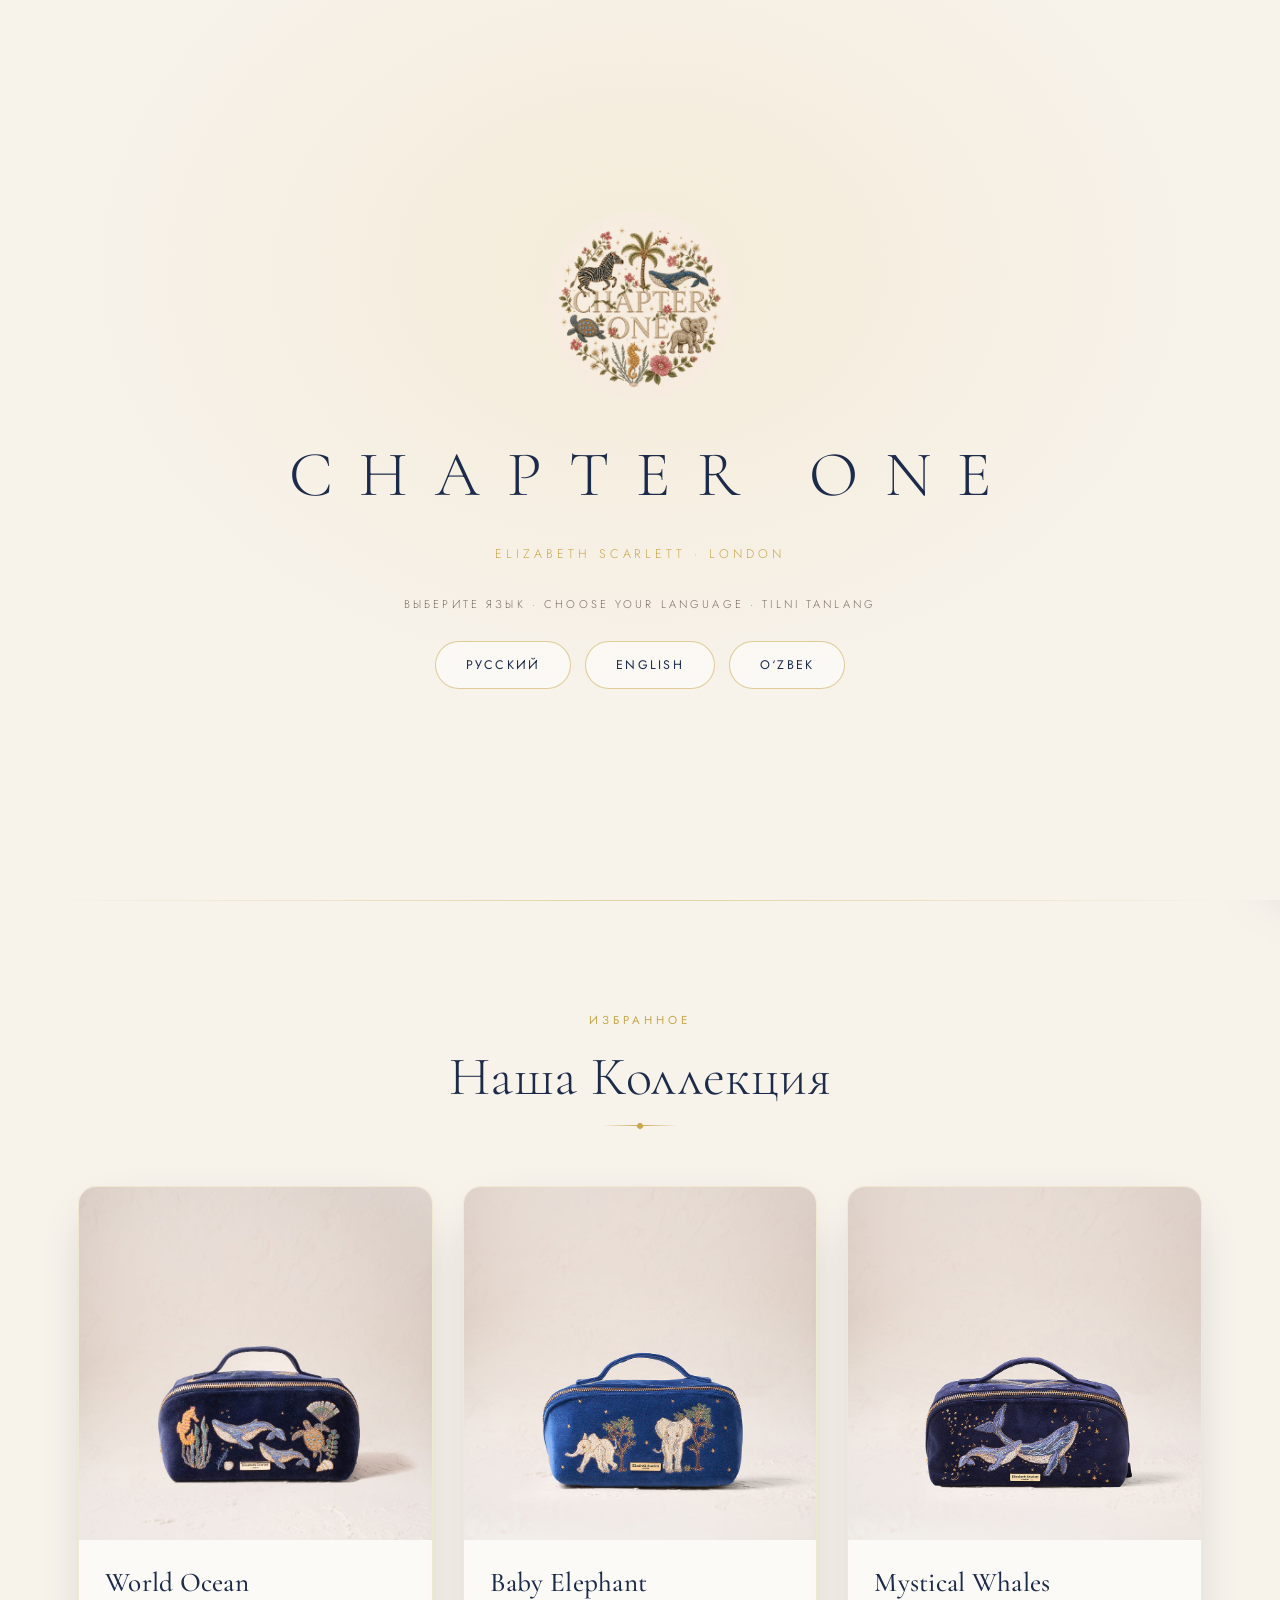
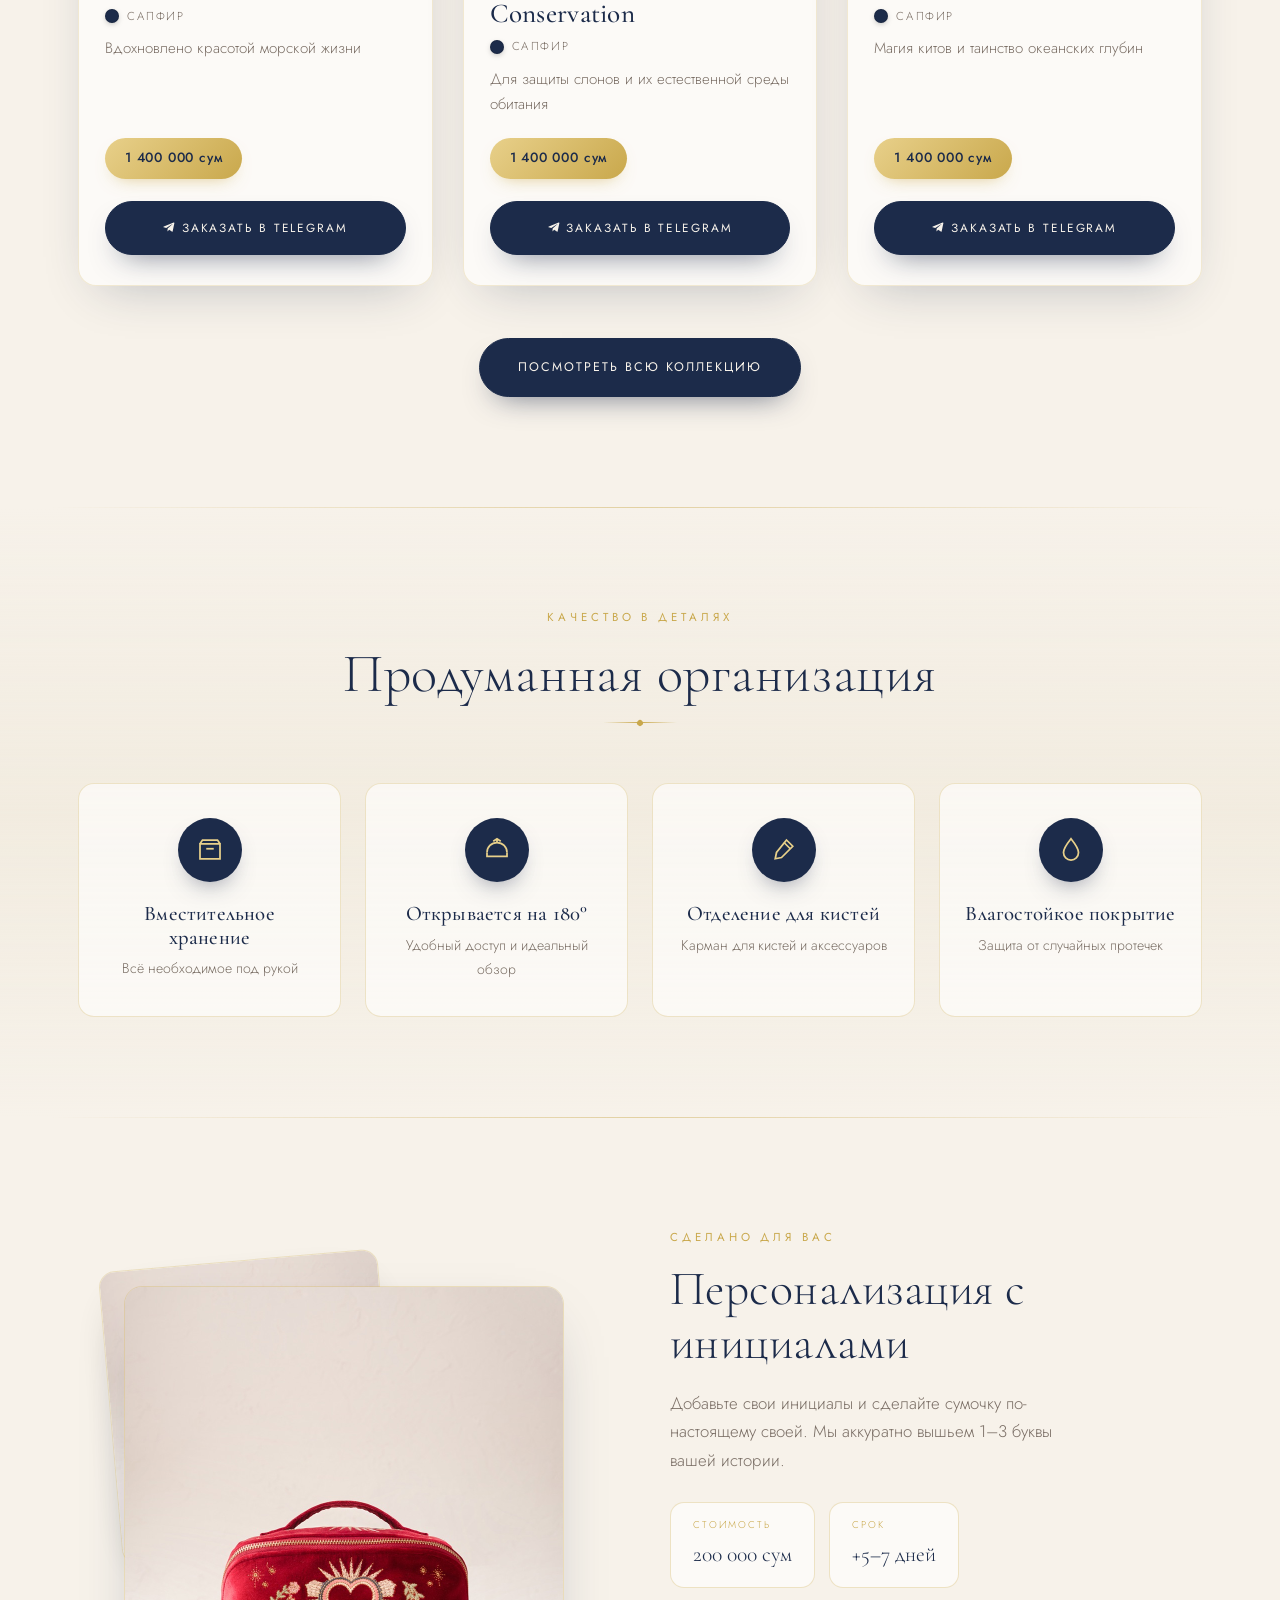
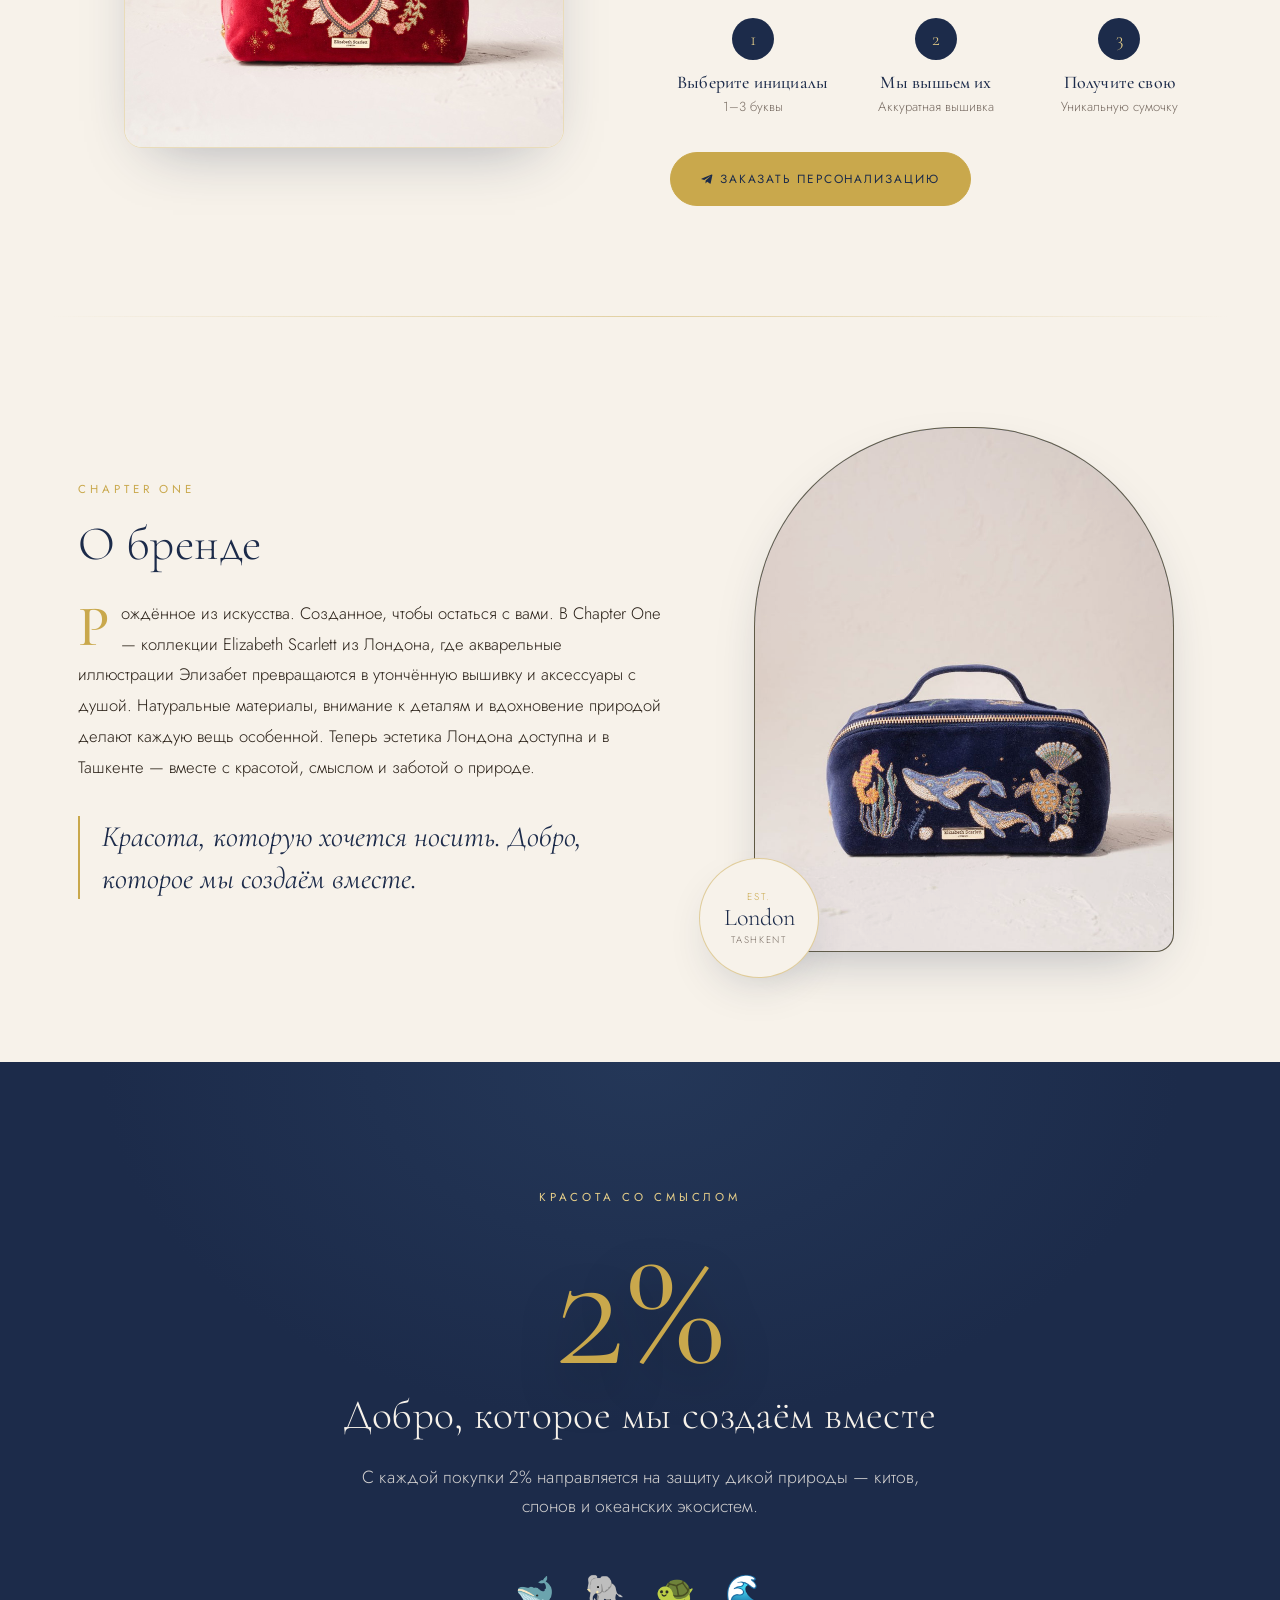
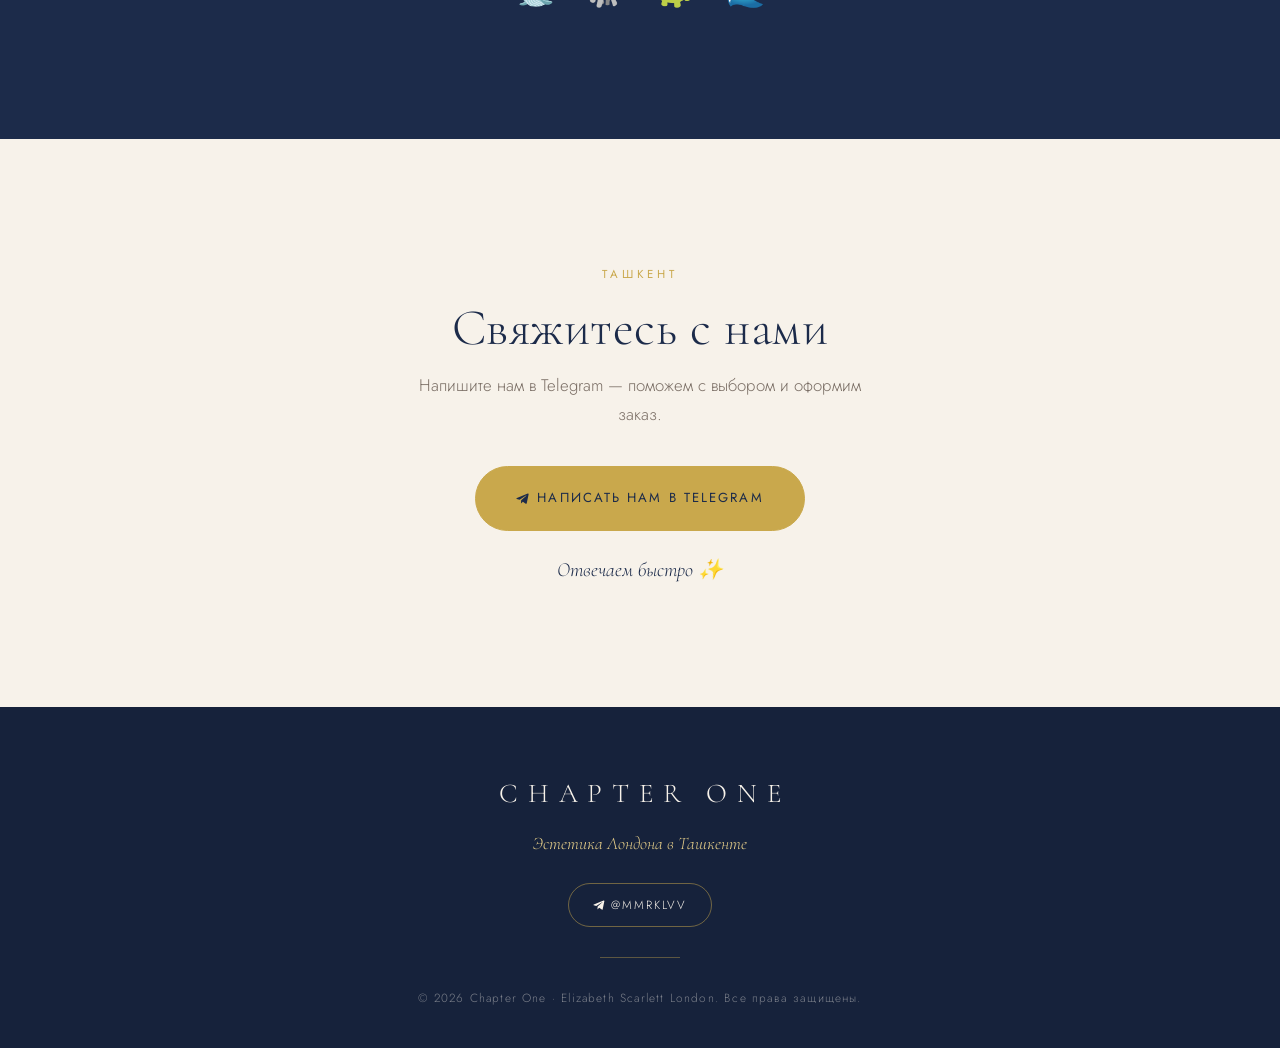
==== index.html @ e84ec3f2 "Add Chapter One website" ====
<!DOCTYPE html>
<html lang="ru">
<head>
<meta charset="UTF-8" />
<meta name="viewport" content="width=device-width, initial-scale=1.0" />
<title>Chapter One · Elizabeth Scarlett — Ташкент</title>
<meta name="description" content="Chapter One — представитель коллекции бархатных косметичек Elizabeth Scarlett (Лондон) в Ташкенте. Премиальная вышивка, вдохновлённая природой." />

<link rel="stylesheet" href="styles.css">
</head>
<body>

<!-- ===================== LANGUAGE SPLASH ===================== -->
<div id="splash">
  <div class="splash-inner">
    <img class="splash-logo" src="logo-mark.jpg" alt="Chapter One" width="188" height="188">
    <div class="splash-mark">CHAPTER ONE</div>
    <div class="splash-sub">Elizabeth Scarlett · London</div>
    <div class="splash-line">Выберите язык · Choose your language · Tilni tanlang</div>
    <div class="splash-btns">
      <button class="lang-btn" data-lang="ru">Русский</button>
      <button class="lang-btn" data-lang="en">English</button>
      <button class="lang-btn" data-lang="uz">O‘zbek</button>
    </div>
  </div>
</div>

<!-- ===================== NAVBAR ===================== -->
<nav class="nav" id="nav">
  <div class="wrap nav-inner">
    <a href="#top" class="brand">CHAPTER ONE</a>
    <div class="nav-links">
      <a href="collection.html" data-i18n="nav.collection">Коллекция</a>
      <a href="#personalize" data-i18n="nav.personalize">Персонализация</a>
      <a href="#about" data-i18n="nav.about">О бренде</a>
      <a href="#mission" data-i18n="nav.mission">Миссия</a>
      <a href="#contact" data-i18n="nav.contact">Контакты</a>
      <div class="lang-switch" data-switch>
        <button data-set-lang="ru">RU</button><span class="lang-sep">/</span>
        <button data-set-lang="en">EN</button><span class="lang-sep">/</span>
        <button data-set-lang="uz">UZ</button>
      </div>
    </div>
    <button class="burger" id="burger" aria-label="Menu"><span></span><span></span><span></span></button>
  </div>
</nav>

<!-- mobile drawer -->
<div class="scrim" id="scrim"></div>
<aside class="drawer" id="drawer">
  <a href="collection.html" data-i18n="nav.collection" data-close>Коллекция</a>
  <a href="#personalize" data-i18n="nav.personalize" data-close>Персонализация</a>
  <a href="#about" data-i18n="nav.about" data-close>О бренде</a>
  <a href="#mission" data-i18n="nav.mission" data-close>Миссия</a>
  <a href="#contact" data-i18n="nav.contact" data-close>Контакты</a>
  <div class="lang-switch" data-switch>
    <button data-set-lang="ru">RU</button><span class="lang-sep">/</span>
    <button data-set-lang="en">EN</button><span class="lang-sep">/</span>
    <button data-set-lang="uz">UZ</button>
  </div>
</aside>

<span id="top"></span>

<!-- ===================== HERO ===================== -->
<header class="hero">
  <div class="deco deco-1"><svg viewBox="0 0 60 160" fill="none" stroke="#C9A84C" stroke-width="1"><path d="M30 160 C30 110 30 60 30 6"/><path d="M30 130 C12 122 6 108 8 92 C24 96 30 112 30 130"/><path d="M30 100 C48 92 54 78 52 62 C36 66 30 82 30 100"/><path d="M30 72 C14 64 8 52 10 38 C26 42 30 56 30 72"/></svg></div>
  <div class="deco deco-2"><svg viewBox="0 0 60 160" fill="none" stroke="#C9A84C" stroke-width="1"><path d="M30 160 C30 110 30 60 30 6"/><path d="M30 124 C12 116 6 102 8 86 C24 90 30 106 30 124"/><path d="M30 94 C48 86 54 72 52 56 C36 60 30 76 30 94"/></svg></div>
  <div class="wrap hero-grid">
    <div>
      <div class="hero-overline eyebrow" data-i18n="hero.overline">Elizabeth Scarlett · Лондон → Ташкент</div>
      <h1 data-i18n="hero.title">Рождённое из искусства. <span class="accent">Созданное</span>, чтобы остаться с вами.</h1>
      <p class="hero-sub" data-i18n="hero.subtitle">Красота, которую хочется носить. Добро, которое мы создаём вместе.</p>
      <div class="hero-cta">
        <a href="collection.html" class="btn btn-primary" data-i18n="hero.cta1">Смотреть коллекцию</a>
        <a href="https://t.me/mmrklvv" target="_blank" rel="noopener" class="btn btn-outline">
          <svg class="tg-ico" viewBox="0 0 24 24"><path d="M21.94 4.3 18.7 19.6c-.24 1.08-.88 1.34-1.78.84l-4.92-3.62-2.37 2.28c-.26.26-.48.48-.98.48l.35-4.98 9.06-8.18c.4-.35-.08-.55-.62-.2L6.27 13.5l-4.83-1.5c-1.05-.33-1.07-1.05.22-1.55L20.6 2.8c.87-.32 1.64.2 1.34 1.5Z"/></svg>
          <span data-i18n="hero.cta2">Заказать в Telegram</span>
        </a>
      </div>
    </div>
    <div class="hero-art">
      <div class="hero-medallion">
        <img class="hero-logo" src="logo-mark.jpg" alt="Chapter One — Elizabeth Scarlett" width="430" height="430">
      </div>
    </div>
  </div>
</header>

<div class="section-divider"></div>

<!-- ===================== COLLECTION ===================== -->
<section class="collection" id="collection">
  <div class="wrap">
    <div class="section-head reveal">
      <span class="eyebrow" data-i18n="home.featured">Избранное</span>
      <h2 data-i18n="collection.title">Наша Коллекция</h2>
      <div class="gold-rule"></div>
    </div>

    <div class="grid" id="gridPreview">
      <!-- featured product cards rendered by JS -->
    </div>

    <div class="view-all-wrap reveal">
      <a href="collection.html" class="btn btn-primary" data-i18n="home.viewall">Посмотреть всю коллекцию</a>
    </div>
  </div>
</section>

<div class="section-divider"></div>

<!-- ===================== FEATURES ===================== -->
<section class="features">
  <div class="wrap">
    <div class="section-head reveal">
      <span class="eyebrow" data-i18n="features.eyebrow">Качество в деталях</span>
      <h2 data-i18n="features.title">Продуманная организация</h2>
      <div class="gold-rule"></div>
    </div>
    <div class="feat-grid">
      <div class="feat reveal">
        <div class="feat-ico"><svg viewBox="0 0 24 24"><path d="M4 7h16v12H4z"/><path d="M4 7l2-3h12l2 3"/><path d="M9 11h6"/></svg></div>
        <h4 data-i18n="feat.1.title">Вместительное хранение</h4>
        <p data-i18n="feat.1.desc">Всё необходимое под рукой</p>
      </div>
      <div class="feat reveal d1">
        <div class="feat-ico"><svg viewBox="0 0 24 24"><path d="M4 14a8 8 0 0 1 16 0"/><path d="M4 14v3h16v-3"/><path d="M12 6V3M9 5l3-2 3 2"/></svg></div>
        <h4 data-i18n="feat.2.title">Открывается на 180°</h4>
        <p data-i18n="feat.2.desc">Удобный доступ и идеальный обзор</p>
      </div>
      <div class="feat reveal d2">
        <div class="feat-ico"><svg viewBox="0 0 24 24"><path d="M14 4l5 5-9 9-5 1 1-5z"/><path d="M12 6l5 5"/></svg></div>
        <h4 data-i18n="feat.3.title">Отделение для кистей</h4>
        <p data-i18n="feat.3.desc">Карман для кистей и аксессуаров</p>
      </div>
      <div class="feat reveal d3">
        <div class="feat-ico"><svg viewBox="0 0 24 24"><path d="M12 3c4 5 6 8 6 11a6 6 0 0 1-12 0c0-3 2-6 6-11z"/></svg></div>
        <h4 data-i18n="feat.4.title">Влагостойкое покрытие</h4>
        <p data-i18n="feat.4.desc">Защита от случайных протечек</p>
      </div>
    </div>
  </div>
</section>

<div class="section-divider"></div>

<!-- ===================== PERSONALIZATION ===================== -->
<section class="personalize" id="personalize">
  <div class="wrap">
    <div class="pers-media reveal">
      <img class="pers-back" src="IMG_4416.jpg" alt="Монограмма «S» на тёмно-синем бархате" loading="lazy">
      <img src="personalize-red.jpg" alt="Персонализация с инициалами на бархате" loading="lazy">
    </div>
    <div class="pers-text reveal d1">
      <span class="eyebrow" data-i18n="pers.eyebrow">Сделано для вас</span>
      <h2 data-i18n="pers.title">Персонализация с инициалами</h2>
      <p class="lead" data-i18n="pers.lead">Добавьте свои инициалы и сделайте сумочку по-настоящему своей. Мы аккуратно вышьем 1–3 буквы вашей истории.</p>
      <div class="pers-meta">
        <div class="pers-pill"><span class="pk" data-i18n="pers.cost.k">Стоимость</span><span class="pv" data-i18n="pers.cost.v">200 000 сум</span></div>
        <div class="pers-pill"><span class="pk" data-i18n="pers.time.k">Срок</span><span class="pv" data-i18n="pers.time.v">+5–7 дней</span></div>
      </div>
      <div class="pers-steps">
        <div class="pers-step"><div class="sn">1</div><h4 data-i18n="pers.s1.t">Выберите инициалы</h4><p data-i18n="pers.s1.d">1–3 буквы</p></div>
        <div class="pers-step"><div class="sn">2</div><h4 data-i18n="pers.s2.t">Мы вышьем их</h4><p data-i18n="pers.s2.d">Аккуратная вышивка</p></div>
        <div class="pers-step"><div class="sn">3</div><h4 data-i18n="pers.s3.t">Получите свою</h4><p data-i18n="pers.s3.d">Уникальную сумочку</p></div>
      </div>
      <a href="https://t.me/mmrklvv" target="_blank" rel="noopener" class="btn btn-gold">
        <svg class="tg-ico" viewBox="0 0 24 24"><path d="M21.94 4.3 18.7 19.6c-.24 1.08-.88 1.34-1.78.84l-4.92-3.62-2.37 2.28c-.26.26-.48.48-.98.48l.35-4.98 9.06-8.18c.4-.35-.08-.55-.62-.2L6.27 13.5l-4.83-1.5c-1.05-.33-1.07-1.05.22-1.55L20.6 2.8c.87-.32 1.64.2 1.34 1.5Z"/></svg>
        <span data-i18n="pers.cta">Заказать персонализацию</span>
      </a>
    </div>
  </div>
</section>

<div class="section-divider"></div>

<!-- ===================== ABOUT ===================== -->
<section class="about" id="about">
  <div class="wrap about-grid">
    <div class="about-text reveal">
      <span class="eyebrow" data-i18n="about.eyebrow">Chapter One</span>
      <h2 data-i18n="about.title">О бренде</h2>
      <p class="about-body" data-i18n="about.body">Рождённое из искусства. Созданное, чтобы остаться с вами. В Chapter One — коллекции Elizabeth Scarlett из Лондона, где акварельные иллюстрации Элизабет превращаются в утончённую вышивку и аксессуары с душой. Натуральные материалы, внимание к деталям и вдохновение природой делают каждую вещь особенной. Теперь эстетика Лондона доступна и в Ташкенте — вместе с красотой, смыслом и заботой о природе.</p>
      <blockquote class="about-quote" data-i18n="about.quote">Красота, которую хочется носить. Добро, которое мы создаём вместе.</blockquote>
    </div>
    <div class="about-art reveal d2">
      <div class="about-frame">
        <img src="world-ocean.jpg" alt="Бархатная косметичка Elizabeth Scarlett с вышивкой">
      </div>
      <div class="about-badge">
        <span class="b1">Est.</span>
        <span class="b2">London</span>
        <span class="b3">Tashkent</span>
      </div>
    </div>
  </div>
</section>

<!-- ===================== MISSION ===================== -->
<section class="mission" id="mission">
  <div class="wrap reveal">
    <span class="eyebrow" data-i18n="mission.eyebrow">Beauty with purpose</span>
    <div class="mission-pct">2%</div>
    <h2 data-i18n="mission.title">Красота со смыслом</h2>
    <p data-i18n="mission.text">С каждой покупки 2% направляется на защиту дикой природы — китов, слонов и океанских экосистем.</p>
    <div class="mission-ico"><span>🐋</span><span>🐘</span><span>🐢</span><span>🌊</span></div>
  </div>
</section>

<!-- ===================== CONTACT ===================== -->
<section class="contact" id="contact">
  <div class="wrap reveal">
    <span class="eyebrow" data-i18n="contact.eyebrow">Tashkent</span>
    <h2 data-i18n="contact.title" style="margin-top:14px">Свяжитесь с нами</h2>
    <p class="lead" data-i18n="contact.lead">Напишите нам в Telegram — поможем с выбором и оформим заказ.</p>
    <a href="https://t.me/mmrklvv" target="_blank" rel="noopener" class="btn btn-gold">
      <svg class="tg-ico" viewBox="0 0 24 24"><path d="M21.94 4.3 18.7 19.6c-.24 1.08-.88 1.34-1.78.84l-4.92-3.62-2.37 2.28c-.26.26-.48.48-.98.48l.35-4.98 9.06-8.18c.4-.35-.08-.55-.62-.2L6.27 13.5l-4.83-1.5c-1.05-.33-1.07-1.05.22-1.55L20.6 2.8c.87-.32 1.64.2 1.34 1.5Z"/></svg>
      <span data-i18n="contact.button">Написать нам в Telegram</span>
    </a>
    <p class="note" data-i18n="contact.note">Отвечаем быстро ✨</p>
  </div>
</section>

<!-- ===================== FOOTER ===================== -->
<footer class="footer">
  <div class="wrap">
    <div class="fbrand">CHAPTER ONE</div>
    <div class="ftag" data-i18n="footer.tagline">Эстетика Лондона в Ташкенте</div>
    <a href="https://t.me/mmrklvv" target="_blank" rel="noopener" class="footer-tg">
      <svg class="tg-ico" viewBox="0 0 24 24"><path d="M21.94 4.3 18.7 19.6c-.24 1.08-.88 1.34-1.78.84l-4.92-3.62-2.37 2.28c-.26.26-.48.48-.98.48l.35-4.98 9.06-8.18c.4-.35-.08-.55-.62-.2L6.27 13.5l-4.83-1.5c-1.05-.33-1.07-1.05.22-1.55L20.6 2.8c.87-.32 1.64.2 1.34 1.5Z"/></svg>
      <span>@mmrklvv</span>
    </a>
    <div class="footer-rule"></div>
    <div class="copy" data-i18n="footer.copyright">© 2026 Chapter One · Elizabeth Scarlett London. Все права защищены.</div>
  </div>
</footer>

<script src="app.js"></script>
</body>
</html>
---- styles.css ----
@import url('https://fonts.googleapis.com/css2?family=Cormorant+Garamond:ital,wght@0,300;0,400;0,500;0,600;1,400;1,500&family=Jost:wght@300;400;500&display=swap');

:root{
  --cream:#F7F2EA;
  --cream-dark:#EDE6D6;
  --navy:#1C2B4A;
  --navy-deep:#16223B;
  --gold:#C9A84C;
  --gold-light:#E8D08A;
  --blush:#F0DDD4;
  --lavender:#E5E0EC;
  --sage:#DDE3D5;
  /* ---- velvet collection palette ---- */
  --mulberry:#5B2733;     /* Бордо «Тутовый сад» */
  --scarlet:#B11E29;      /* Алый «Сафьян» */
  --ink:#1A1A1E;          /* Чернильный «Полночь в саду» */
  --peacock:#1E4A4D;      /* Павлин «Изумрудная глубина» */
  --lagoon:#2C586A;       /* Лагуна «Тёплое море» */
  --cornflower:#6F8FB4;   /* Василёк «Утренний свет» */
  --coral:#DC938B;        /* Коралл «Розовый сафари» */
  --linen:#EAE3D2;        /* Лён «Сицилийский лимон» */
  --velvet-sage:#9FAE8D;  /* Шалфей «Дикий луг» */
  --eucalyptus:#C5CFBC;   /* Эвкалипт «Утренняя дымка» */
  --olive:#6F7C3D;        /* Олива «Тосканская роща» */
  /* (Сапфир «Лондонская ночь» = --navy #1C2B4A) */
  --text-dark:#2A2118;
  --text-muted:#7A6E65;
  --serif:'Cormorant Garamond', Georgia, serif;
  --sans:'Jost', system-ui, sans-serif;
  --shadow-soft:0 18px 50px -22px rgba(28,43,74,.30);
  --shadow-card:0 22px 60px -28px rgba(28,43,74,.40);
  --maxw:1180px;
}

*,*::before,*::after{box-sizing:border-box;margin:0;padding:0}

html{scroll-behavior:smooth;-webkit-text-size-adjust:100%}

body{
  font-family:var(--sans);
  font-weight:300;
  color:var(--text-dark);
  background:var(--cream);
  line-height:1.7;
  overflow-x:hidden;
  position:relative;
}

/* watercolor texture layer over the whole page */
body::before{
  content:"";
  position:fixed;
  inset:0;
  z-index:0;
  pointer-events:none;
  background:
    radial-gradient(640px 420px at 12% 8%, rgba(240,221,212,.55), transparent 70%),
    radial-gradient(560px 460px at 88% 22%, rgba(229,224,236,.50), transparent 70%),
    radial-gradient(620px 520px at 78% 88%, rgba(221,227,213,.45), transparent 72%),
    radial-gradient(520px 420px at 8% 72%, rgba(232,208,138,.18), transparent 72%);
}

img{max-width:100%;display:block}
a{color:inherit;text-decoration:none}
button{font-family:inherit;cursor:pointer;border:none;background:none}
ul{list-style:none}

.wrap{max-width:var(--maxw);margin:0 auto;padding:0 28px;position:relative;z-index:2}

h1,h2,h3,h4{font-family:var(--serif);font-weight:400;line-height:1.12;color:var(--navy);letter-spacing:.01em}

/* ----- decorative bits ----- */
.eyebrow{
  font-family:var(--sans);
  font-weight:400;
  text-transform:uppercase;
  letter-spacing:.34em;
  font-size:.72rem;
  color:var(--gold);
}
.gold-rule{
  width:74px;height:1px;margin:18px auto 0;
  background:linear-gradient(90deg,transparent,var(--gold),transparent);
  position:relative;
}
.gold-rule::after{
  content:"";position:absolute;top:50%;left:50%;
  width:6px;height:6px;border-radius:50%;
  background:var(--gold);transform:translate(-50%,-50%) rotate(45deg);
}
.section-divider{
  height:1px;max-width:var(--maxw);margin:0 auto;
  background:linear-gradient(90deg,transparent,rgba(201,168,76,.45),transparent);
  position:relative;z-index:2;
}

.btn{
  display:inline-flex;align-items:center;gap:.55em;
  font-family:var(--sans);font-weight:400;
  letter-spacing:.16em;text-transform:uppercase;font-size:.74rem;
  padding:16px 30px;border-radius:40px;
  transition:transform .35s ease, box-shadow .35s ease, background .35s ease, color .35s ease;
  white-space:nowrap;
}
.btn-primary{
  background:var(--navy);color:var(--cream);
  border:1px solid var(--navy);
  box-shadow:0 14px 30px -16px rgba(28,43,74,.7);
}
.btn-primary:hover{
  background:var(--gold);border-color:var(--gold);color:var(--navy);
  transform:translateY(-3px);
  box-shadow:0 20px 38px -16px rgba(201,168,76,.6);
}
.btn-outline{
  border:1px solid rgba(201,168,76,.7);color:var(--navy);
  background:rgba(255,255,255,.4);
}
.btn-outline:hover{
  border-color:var(--gold);background:var(--gold);color:var(--navy);
  transform:translateY(-3px);
}
.btn-gold{
  background:var(--gold);color:var(--navy);border:1px solid var(--gold);
}
.btn-gold:hover{
  background:var(--gold-light);transform:translateY(-3px);
  box-shadow:0 18px 34px -16px rgba(201,168,76,.65);
}
.tg-ico{width:1.05em;height:1.05em;fill:currentColor;flex:none}

/* twinkling star field helpers */
.star{
  position:absolute;color:var(--gold);
  pointer-events:none;opacity:.0;
  animation:twinkle 4s ease-in-out infinite;
  z-index:1;
}
@keyframes twinkle{
  0%,100%{opacity:.15;transform:scale(.8)}
  50%{opacity:.9;transform:scale(1.15)}
}
@keyframes floaty{
  0%,100%{transform:translateY(0) rotate(0)}
  50%{transform:translateY(-16px) rotate(8deg)}
}

/* reveal on scroll */
.reveal{opacity:0;transform:translateY(34px);transition:opacity .9s ease, transform .9s cubic-bezier(.2,.7,.2,1)}
.reveal.is-visible{opacity:1;transform:none}
.reveal.d1{transition-delay:.08s}
.reveal.d2{transition-delay:.16s}
.reveal.d3{transition-delay:.24s}
.reveal.d4{transition-delay:.32s}

/* ============ LANGUAGE SPLASH ============ */
#splash{
  position:fixed;inset:0;z-index:1000;
  display:flex;align-items:center;justify-content:center;
  background:
    radial-gradient(800px 600px at 50% 30%, rgba(232,208,138,.18), transparent 70%),
    var(--cream);
  transition:opacity .8s ease, visibility .8s ease;
}
#splash.hide{opacity:0;visibility:hidden}
.splash-inner{text-align:center;padding:30px;position:relative;z-index:2}
.splash-mark{
  font-family:var(--serif);font-weight:300;
  font-size:clamp(2.4rem,7vw,4rem);
  letter-spacing:.42em;color:var(--navy);
  padding-left:.42em;
  opacity:0;animation:fadeUp .9s ease .15s forwards;
}
.splash-sub{
  margin-top:14px;font-size:.78rem;letter-spacing:.32em;
  text-transform:uppercase;color:var(--gold);
  opacity:0;animation:fadeUp .9s ease .35s forwards;
}
.splash-wreath{
  width:150px;height:150px;margin:0 auto 26px;
  opacity:0;animation:fadeUp .9s ease forwards;
}
.splash-line{
  margin:30px 0 26px;font-size:.7rem;letter-spacing:.28em;
  text-transform:uppercase;color:var(--text-muted);
  opacity:0;animation:fadeUp .9s ease .5s forwards;
}
.splash-btns{display:flex;gap:14px;justify-content:center;flex-wrap:wrap}
.lang-btn{
  font-family:var(--sans);font-weight:400;
  letter-spacing:.18em;text-transform:uppercase;font-size:.78rem;
  padding:14px 30px;border-radius:40px;
  border:1px solid rgba(201,168,76,.55);
  color:var(--navy);background:rgba(255,255,255,.5);
  transition:all .35s ease;opacity:0;transform:translateY(16px);
}
.lang-btn:hover{background:var(--navy);color:var(--cream);border-color:var(--navy);transform:translateY(-3px)}
.splash-btns .lang-btn:nth-child(1){animation:fadeUp .7s ease .6s forwards}
.splash-btns .lang-btn:nth-child(2){animation:fadeUp .7s ease .74s forwards}
.splash-btns .lang-btn:nth-child(3){animation:fadeUp .7s ease .88s forwards}
@keyframes fadeUp{to{opacity:1;transform:none}}

/* ============ NAVBAR ============ */
.nav{
  position:fixed;top:0;left:0;right:0;z-index:200;
  transition:background .4s ease, box-shadow .4s ease, padding .4s ease;
  padding:22px 0;
}
.nav.scrolled{
  background:rgba(247,242,234,.92);
  backdrop-filter:blur(10px);
  box-shadow:0 8px 30px -18px rgba(28,43,74,.4);
  padding:14px 0;
}
.nav-inner{display:flex;align-items:center;justify-content:space-between;gap:20px}
.brand{
  font-family:var(--serif);font-weight:400;
  font-size:1.35rem;letter-spacing:.34em;color:var(--navy);
  padding-left:.34em;white-space:nowrap;
}
.nav-links{display:flex;align-items:center;gap:34px}
.nav-links a{
  font-size:.74rem;letter-spacing:.2em;text-transform:uppercase;
  color:var(--text-dark);position:relative;padding:4px 0;font-weight:400;
}
.nav-links a::after{
  content:"";position:absolute;left:0;bottom:-2px;width:0;height:1px;
  background:var(--gold);transition:width .35s ease;
}
.nav-links a:hover{color:var(--navy)}
.nav-links a:hover::after{width:100%}

.lang-switch{display:flex;align-items:center;gap:2px;margin-left:8px}
.lang-switch button{
  font-size:.7rem;letter-spacing:.12em;font-weight:500;
  color:var(--text-muted);padding:5px 9px;border-radius:20px;
  transition:all .3s ease;
}
.lang-switch button.active{background:var(--navy);color:var(--cream)}
.lang-switch button:not(.active):hover{color:var(--navy)}
.lang-sep{color:rgba(122,110,101,.4);font-size:.7rem}

.burger{display:none;flex-direction:column;gap:5px;padding:8px;z-index:210}
.burger span{display:block;width:24px;height:1.6px;background:var(--navy);transition:.35s ease}
.burger.open span:nth-child(1){transform:translateY(6.6px) rotate(45deg)}
.burger.open span:nth-child(2){opacity:0}
.burger.open span:nth-child(3){transform:translateY(-6.6px) rotate(-45deg)}

/* mobile drawer */
.drawer{
  position:fixed;top:0;right:0;bottom:0;width:78%;max-width:330px;
  background:var(--cream);z-index:205;
  transform:translateX(100%);transition:transform .45s cubic-bezier(.4,0,.2,1);
  box-shadow:-20px 0 60px -30px rgba(28,43,74,.6);
  padding:96px 34px 40px;display:flex;flex-direction:column;gap:6px;
}
.drawer.open{transform:translateX(0)}
.drawer a{
  font-family:var(--serif);font-size:1.5rem;color:var(--navy);
  padding:14px 0;border-bottom:1px solid rgba(201,168,76,.25);
}
.drawer .lang-switch{margin:24px 0 0}
.scrim{
  position:fixed;inset:0;background:rgba(28,43,74,.35);
  z-index:204;opacity:0;visibility:hidden;transition:.4s ease;
}
.scrim.open{opacity:1;visibility:visible}

/* ============ HERO ============ */
.hero{
  min-height:100vh;display:flex;align-items:center;
  position:relative;overflow:hidden;padding:140px 0 80px;
}
.hero-grid{
  display:grid;grid-template-columns:1.05fr .95fr;gap:50px;align-items:center;
}
.hero-overline{margin-bottom:26px}
.hero h1{
  font-size:clamp(2.6rem,6vw,5rem);
  font-weight:300;line-height:1.04;letter-spacing:.005em;
}
.hero h1 .accent{font-style:italic;color:var(--gold)}
.hero-sub{
  font-family:var(--serif);font-style:italic;font-weight:400;
  font-size:clamp(1.15rem,2.3vw,1.6rem);
  color:var(--text-muted);margin-top:24px;max-width:30ch;
}
.hero-cta{display:flex;gap:16px;margin-top:40px;flex-wrap:wrap}

.hero-art{position:relative;display:flex;justify-content:center;align-items:center;min-height:420px}
.hero-medallion{
  width:min(440px,90%);aspect-ratio:1;border-radius:50%;
  background:
    radial-gradient(circle at 50% 42%, rgba(255,255,255,.6), transparent 60%),
    radial-gradient(circle, rgba(229,224,236,.7), rgba(240,221,212,.5));
  display:flex;align-items:center;justify-content:center;
  box-shadow:inset 0 0 80px rgba(201,168,76,.12);
  position:relative;
}
.hero-medallion::before{
  content:"";position:absolute;inset:14px;border-radius:50%;
  border:1px solid rgba(201,168,76,.35);
}
.hero-medallion::after{
  content:"";position:absolute;inset:28px;border-radius:50%;
  border:1px dashed rgba(201,168,76,.3);
}
.hero-wreath{width:84%;animation:floaty 9s ease-in-out infinite}

/* ============ COLLECTION ============ */
section{position:relative;z-index:2}
.section-head{text-align:center;max-width:620px;margin:0 auto 60px}
.section-head .eyebrow{display:block;margin-bottom:16px}
.section-head h2{font-size:clamp(2.2rem,4.5vw,3.4rem);font-weight:300}
.section-head p{color:var(--text-muted);margin-top:18px;font-size:1rem}

.collection{padding:110px 0}
.grid{
  display:grid;grid-template-columns:repeat(3,1fr);gap:30px;
}
.card{
  background:rgba(255,255,255,.62);
  border:1px solid rgba(201,168,76,.22);
  border-radius:18px;overflow:hidden;
  display:flex;flex-direction:column;
  box-shadow:var(--shadow-soft);
  transition:transform .5s cubic-bezier(.2,.7,.2,1), box-shadow .5s ease, border-color .5s ease;
  position:relative;
}
.card:hover{
  transform:translateY(-10px);
  box-shadow:var(--shadow-card),0 0 0 1px rgba(201,168,76,.5);
  border-color:rgba(201,168,76,.6);
}
.card-img{
  background:linear-gradient(160deg,var(--cream-dark),var(--cream));
  aspect-ratio:1/1;overflow:hidden;
}
.card-img img{
  width:100%;height:100%;object-fit:cover;
  transition:transform .8s cubic-bezier(.2,.7,.2,1);
}
.card:hover .card-img img{transform:scale(1.05)}
.card-body{padding:28px 26px 30px;display:flex;flex-direction:column;flex:1}
.card-body h3{font-size:1.7rem;font-weight:500}
.card-color{display:flex;align-items:center;gap:8px;margin-top:8px;font-size:.72rem;letter-spacing:.14em;text-transform:uppercase;color:var(--text-muted)}
.card-color .dot{width:14px;height:14px;border-radius:50%;box-shadow:inset 0 0 0 1px rgba(0,0,0,.12), 0 2px 6px -2px rgba(0,0,0,.4);flex:none}
.card-body .desc{color:var(--text-muted);margin:10px 0 20px;font-size:.94rem;flex:1}
.price-pill{
  align-self:flex-start;
  background:linear-gradient(135deg,var(--gold-light),var(--gold));
  color:var(--navy);font-weight:500;letter-spacing:.06em;
  padding:9px 20px;border-radius:30px;font-size:.84rem;
  margin-bottom:22px;box-shadow:0 8px 18px -10px rgba(201,168,76,.7);
}
.card .btn{justify-content:center;width:100%}

/* coming soon */
.card-soon{
  background:rgba(255,255,255,.32);
  backdrop-filter:blur(6px);
  border:1.5px dashed rgba(201,168,76,.5);
  border-radius:18px;
  display:flex;flex-direction:column;align-items:center;justify-content:center;
  text-align:center;padding:50px 30px;min-height:300px;gap:14px;
  transition:transform .5s ease, border-color .5s ease;
}
.card-soon:hover{transform:translateY(-6px);border-color:var(--gold)}
.card-soon .soon-ico{font-size:2.2rem;animation:floaty 7s ease-in-out infinite}
.card-soon h3{font-size:1.6rem;font-weight:400;color:var(--navy)}
.card-soon p{color:var(--text-muted);font-size:.92rem;max-width:24ch}

/* ============ FEATURES ============ */
.features{padding:100px 0;background:linear-gradient(180deg,transparent,rgba(237,230,214,.5),transparent)}
.feat-grid{display:grid;grid-template-columns:repeat(4,1fr);gap:24px}
.feat{
  background:rgba(255,255,255,.6);
  border:1px solid rgba(201,168,76,.28);
  border-radius:16px;padding:34px 24px;text-align:center;
  transition:transform .5s ease, box-shadow .5s ease;
}
.feat:hover{transform:translateY(-6px);box-shadow:var(--shadow-soft)}
.feat-ico{
  width:64px;height:64px;border-radius:50%;
  background:var(--navy);color:var(--gold-light);
  display:flex;align-items:center;justify-content:center;
  margin:0 auto 20px;font-size:1.5rem;
  box-shadow:0 12px 26px -14px rgba(28,43,74,.7);
}
.feat-ico svg{width:30px;height:30px;stroke:var(--gold-light);fill:none;stroke-width:1.4}
.feat h4{font-size:1.3rem;font-weight:500;margin-bottom:8px}
.feat p{color:var(--text-muted);font-size:.88rem}

/* ============ ABOUT ============ */
.about{padding:110px 0}
.about-grid{display:grid;grid-template-columns:1.1fr .9fr;gap:64px;align-items:center}
.about-text .eyebrow{display:block;margin-bottom:18px}
.about-text h2{font-size:clamp(2rem,4vw,3rem);font-weight:300;margin-bottom:26px}
.about-body{color:var(--text-dark);font-size:1.04rem;line-height:1.85;font-weight:300}
.about-body::first-letter{
  font-family:var(--serif);font-size:3.6rem;font-weight:500;
  color:var(--gold);float:left;line-height:.82;
  margin:6px 12px 0 0;
}
.about-quote{
  font-family:var(--serif);font-style:italic;font-weight:400;
  font-size:clamp(1.3rem,2.6vw,1.85rem);
  color:var(--navy);margin-top:34px;line-height:1.4;
  padding-left:22px;border-left:2px solid var(--gold);
}
.about-art{position:relative;display:flex;justify-content:center}
.about-frame{
  width:100%;max-width:420px;aspect-ratio:4/5;border-radius:200px 200px 18px 18px;
  overflow:hidden;position:relative;
  border:1px solid rgba(201,168,76,.4);
  box-shadow:var(--shadow-card);
  background:linear-gradient(160deg,var(--navy),var(--navy-deep));
}
.about-frame img{width:100%;height:100%;object-fit:cover;opacity:.96}
.about-badge{
  position:absolute;bottom:-26px;left:-26px;
  width:120px;height:120px;border-radius:50%;
  background:var(--cream);border:1px solid rgba(201,168,76,.5);
  display:flex;flex-direction:column;align-items:center;justify-content:center;
  text-align:center;box-shadow:var(--shadow-soft);
  font-family:var(--serif);
}
.about-badge .b1{font-size:.62rem;letter-spacing:.22em;text-transform:uppercase;color:var(--gold);font-family:var(--sans)}
.about-badge .b2{font-size:1.5rem;color:var(--navy);line-height:1.1}
.about-badge .b3{font-size:.6rem;letter-spacing:.18em;text-transform:uppercase;color:var(--text-muted);font-family:var(--sans)}

/* ============ MISSION ============ */
.mission{
  background:radial-gradient(900px 600px at 50% 0%, #243758, var(--navy) 60%);
  color:var(--cream);padding:120px 0;position:relative;overflow:hidden;
}
.mission .wrap{text-align:center;max-width:760px}
.mission .eyebrow{color:var(--gold-light)}
.mission-pct{
  font-family:var(--serif);font-weight:300;
  font-size:clamp(6rem,18vw,11rem);line-height:.9;
  color:var(--gold);margin:18px 0 6px;
  text-shadow:0 18px 50px rgba(0,0,0,.35);
}
.mission h2{color:var(--cream);font-size:clamp(1.8rem,3.5vw,2.6rem);font-weight:300;margin-bottom:24px}
.mission p{color:rgba(247,242,234,.82);font-size:1.1rem;max-width:60ch;margin:0 auto;font-weight:300}
.mission-ico{display:flex;justify-content:center;gap:30px;margin-top:42px;font-size:2rem}
.mission-ico span{animation:floaty 6s ease-in-out infinite}
.mission-ico span:nth-child(2){animation-delay:.6s}
.mission-ico span:nth-child(3){animation-delay:1.2s}
.mission-ico span:nth-child(4){animation-delay:1.8s}

/* ============ CONTACT ============ */
.contact{padding:120px 0;text-align:center}
.contact h2{font-size:clamp(2.2rem,4.5vw,3.2rem);font-weight:300;margin-bottom:14px}
.contact p.lead{color:var(--text-muted);max-width:46ch;margin:0 auto 38px;font-size:1.05rem}
.contact .btn{font-size:.82rem;padding:20px 40px}
.contact .note{margin-top:22px;font-family:var(--serif);font-style:italic;font-size:1.25rem;color:var(--navy)}

/* ============ FOOTER ============ */
.footer{
  background:var(--navy-deep);color:rgba(247,242,234,.8);
  padding:64px 0 40px;text-align:center;position:relative;
}
.footer .fbrand{
  font-family:var(--serif);font-size:1.7rem;letter-spacing:.36em;
  color:var(--cream);padding-left:.36em;margin-bottom:12px;
}
.footer .ftag{font-style:italic;font-family:var(--serif);font-size:1.1rem;color:var(--gold-light);margin-bottom:24px}
.footer-tg{
  display:inline-flex;align-items:center;gap:.5em;
  border:1px solid rgba(201,168,76,.5);border-radius:40px;
  padding:11px 24px;font-size:.74rem;letter-spacing:.16em;text-transform:uppercase;
  color:var(--cream);transition:all .35s ease;
}
.footer-tg:hover{background:var(--gold);color:var(--navy);border-color:var(--gold)}
.footer-rule{width:80px;height:1px;background:rgba(201,168,76,.4);margin:30px auto}
.footer .copy{font-size:.74rem;letter-spacing:.1em;color:rgba(247,242,234,.45)}

/* decorative sprigs absolutely placed */
.deco{position:absolute;z-index:1;pointer-events:none;opacity:.55}
.deco svg{width:100%;height:100%;display:block}
.deco-1{top:120px;left:-30px;width:120px}
.deco-2{top:30%;right:-20px;width:130px;transform:scaleX(-1)}
.deco-3{bottom:8%;left:2%;width:110px}

/* ============ REAL LOGO ============ */
/* logo image has a cream background (no alpha); multiply blends the seam on cream */
.logo-img{mix-blend-mode:multiply}
.splash-logo{
  width:188px;height:188px;margin:0 auto 22px;border-radius:50%;
  object-fit:cover;mix-blend-mode:multiply;
  opacity:0;animation:fadeUp .9s ease forwards;
}
.hero-logo{
  width:92%;max-width:430px;border-radius:50%;
  mix-blend-mode:multiply;animation:floaty 9s ease-in-out infinite;
}

/* ============ COLORS / SWATCHES ============ */
.colors{padding:100px 0}
.swatch-grid{
  display:grid;grid-template-columns:repeat(6,1fr);gap:30px 22px;max-width:1040px;margin:0 auto;
}
.swatch{display:flex;flex-direction:column;align-items:center;text-align:center;gap:12px}
.swatch-chip{
  width:86px;height:86px;border-radius:50%;
  box-shadow:inset 0 0 0 1px rgba(255,255,255,.18), 0 14px 26px -14px rgba(28,43,74,.5);
  position:relative;transition:transform .45s cubic-bezier(.2,.7,.2,1), box-shadow .45s ease;
}
.swatch-chip::after{
  content:"";position:absolute;inset:0;border-radius:50%;
  border:1px solid rgba(201,168,76,.5);opacity:0;transition:opacity .4s ease;
}
.swatch:hover .swatch-chip{transform:translateY(-6px) scale(1.05)}
.swatch:hover .swatch-chip::after{opacity:1}
.swatch-name{font-family:var(--serif);font-size:1.18rem;color:var(--navy);line-height:1.15}
.swatch-hex{font-size:.66rem;letter-spacing:.18em;color:var(--text-muted);text-transform:uppercase}

/* ============ PERSONALIZATION ============ */
.personalize{padding:110px 0;position:relative}
.personalize .wrap{display:grid;grid-template-columns:1fr 1fr;gap:60px;align-items:center}
.pers-media{position:relative;display:flex;justify-content:center}
.pers-media img{
  width:100%;max-width:440px;border-radius:18px;
  box-shadow:var(--shadow-card);border:1px solid rgba(201,168,76,.3);
}
.pers-media .pers-back{
  position:absolute;width:62%;max-width:280px;border-radius:16px;
  top:-26px;left:6%;transform:rotate(-5deg);z-index:-1;opacity:.92;
  border:1px solid rgba(201,168,76,.3);box-shadow:var(--shadow-soft);
}
.pers-text .eyebrow{display:block;margin-bottom:16px}
.pers-text h2{font-size:clamp(2rem,4vw,3rem);font-weight:300;margin-bottom:18px}
.pers-text .lead{color:var(--text-muted);font-size:1.05rem;margin-bottom:28px;max-width:42ch}
.pers-meta{display:flex;gap:14px;flex-wrap:wrap;margin-bottom:30px}
.pers-pill{
  display:flex;flex-direction:column;gap:2px;
  background:rgba(255,255,255,.6);border:1px solid rgba(201,168,76,.3);
  border-radius:14px;padding:14px 22px;
}
.pers-pill .pk{font-size:.62rem;letter-spacing:.2em;text-transform:uppercase;color:var(--gold)}
.pers-pill .pv{font-family:var(--serif);font-size:1.35rem;color:var(--navy)}
.pers-steps{display:grid;grid-template-columns:repeat(3,1fr);gap:18px;margin-bottom:34px}
.pers-step{text-align:center}
.pers-step .sn{
  width:42px;height:42px;border-radius:50%;margin:0 auto 12px;
  display:flex;align-items:center;justify-content:center;
  background:var(--navy);color:var(--gold-light);font-family:var(--serif);font-size:1.2rem;
}
.pers-step h4{font-size:1.12rem;font-weight:500;margin-bottom:4px}
.pers-step p{font-size:.82rem;color:var(--text-muted)}

/* ============ RESPONSIVE ============ */
@media (max-width:1199px){
  .feat-grid{grid-template-columns:repeat(2,1fr)}
  .swatch-grid{grid-template-columns:repeat(4,1fr)}
}
@media (max-width:900px){
  .hero-grid{grid-template-columns:1fr;text-align:center;gap:36px}
  .hero-overline,.hero-sub{margin-left:auto;margin-right:auto}
  .hero-cta{justify-content:center}
  .hero-art{order:-1;min-height:300px}
  .about-grid{grid-template-columns:1fr;gap:50px}
  .about-art{order:-1}
  .about-quote{margin-left:auto;margin-right:auto}
  .personalize .wrap{grid-template-columns:1fr;gap:46px}
  .pers-media{order:-1}
}
@media (max-width:768px){
  .nav-links{display:none}
  .nav .lang-switch{display:none}
  .burger{display:flex}
  .grid{grid-template-columns:1fr;max-width:420px;margin:0 auto}
  .collection,.about,.features,.mission,.contact,.colors,.personalize{padding-left:0;padding-right:0}
  .collection{padding:80px 0}
  .swatch-grid{grid-template-columns:repeat(3,1fr);gap:26px 16px}
  .deco{display:none}
}
@media (max-width:560px){
  .wrap{padding:0 20px}
  .feat-grid{grid-template-columns:1fr;max-width:360px;margin:0 auto}
  .hero{padding:120px 0 60px}
  .about-badge{width:96px;height:96px;left:50%;transform:translateX(-50%);bottom:-30px}
  .btn{font-size:.7rem;padding:14px 24px}
  .swatch-grid{grid-template-columns:repeat(2,1fr)}
  .swatch-chip{width:74px;height:74px}
  .pers-steps{grid-template-columns:1fr;gap:14px}
  .pers-step{display:flex;align-items:center;gap:14px;text-align:left}
  .pers-step .sn{margin:0}
}
@media (prefers-reduced-motion:reduce){
  *{animation:none!important;transition:none!important}
  .reveal{opacity:1;transform:none}
}

/* ============ HOME COLLECTION PREVIEW ============ */
.view-all-wrap{text-align:center;margin-top:52px}
.view-all-wrap .btn{font-size:.78rem;padding:18px 38px}

/* ============ COLLECTION PAGE ============ */
.page-hero{padding:160px 0 20px;text-align:center;position:relative}
.page-hero .eyebrow{display:block;margin-bottom:16px}
.page-hero h1{font-size:clamp(2.6rem,5.5vw,4.2rem);font-weight:300}
.page-hero p{color:var(--text-muted);margin-top:16px;font-size:1.05rem;max-width:48ch;margin-left:auto;margin-right:auto}

/* swatches double as the colour filter */
.colors.is-filter{padding-top:50px}
.filter-hint{text-align:center;color:var(--text-muted);font-size:.92rem;margin:-6px auto 26px;max-width:46ch}
.filter-allwrap{text-align:center;margin-bottom:38px}
.filter-all{
  display:inline-flex;align-items:center;gap:10px;cursor:pointer;
  border:1px solid rgba(201,168,76,.5);background:rgba(255,255,255,.55);
  border-radius:40px;padding:11px 26px;
  font-family:var(--sans);font-size:.72rem;letter-spacing:.18em;text-transform:uppercase;color:var(--navy);
  transition:all .3s ease;
}
.filter-all:hover{border-color:var(--gold);transform:translateY(-2px)}
.filter-all.active{background:var(--navy);color:var(--cream);border-color:var(--navy)}
.swatch[data-color]{cursor:pointer;border-radius:14px;transition:opacity .35s ease}
.swatch[data-color]:focus-visible{outline:2px solid var(--gold);outline-offset:6px}
.swatch.active .swatch-chip{transform:translateY(-6px) scale(1.07)}
.swatch.active .swatch-chip::after{opacity:1}
.swatch.dimmed{opacity:.4}
.card.hide{display:none}
.empty-note{display:none;text-align:center;color:var(--text-muted);font-style:italic;font-family:var(--serif);font-size:1.3rem;padding:50px 0}
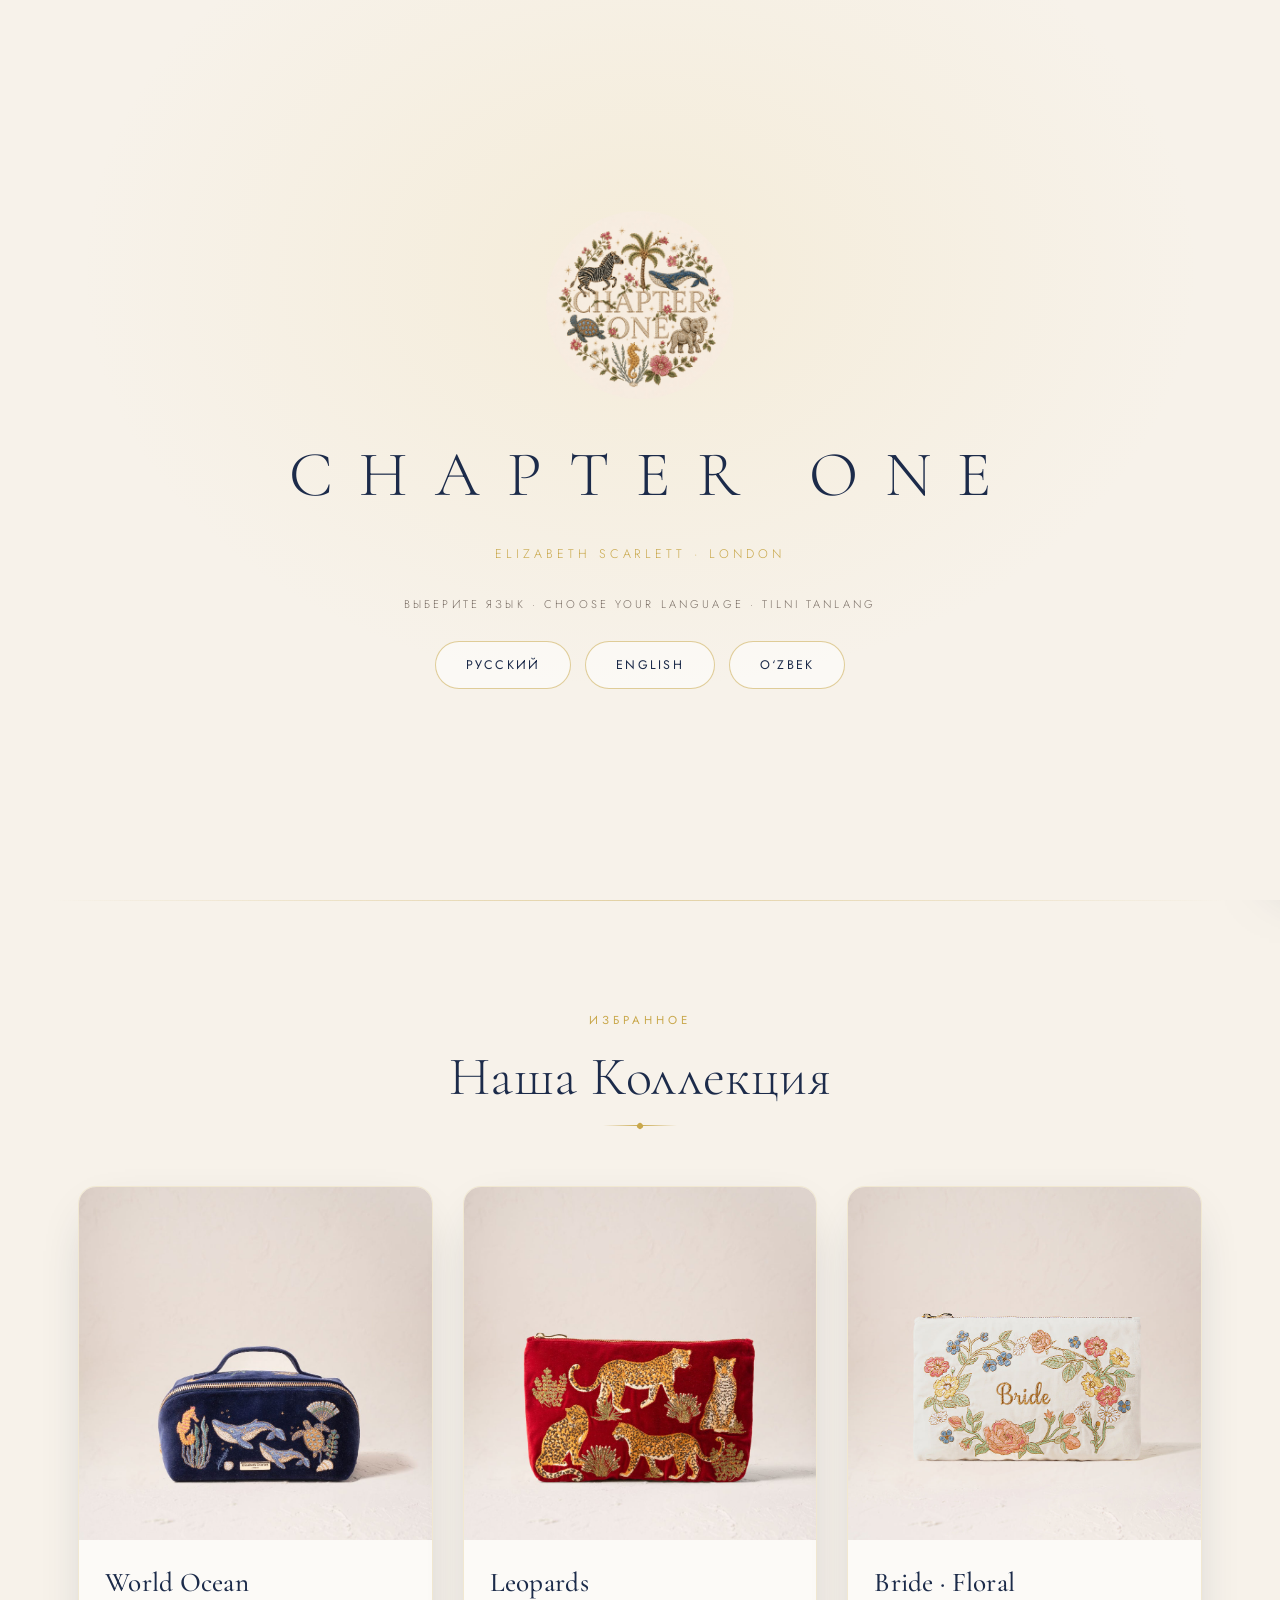
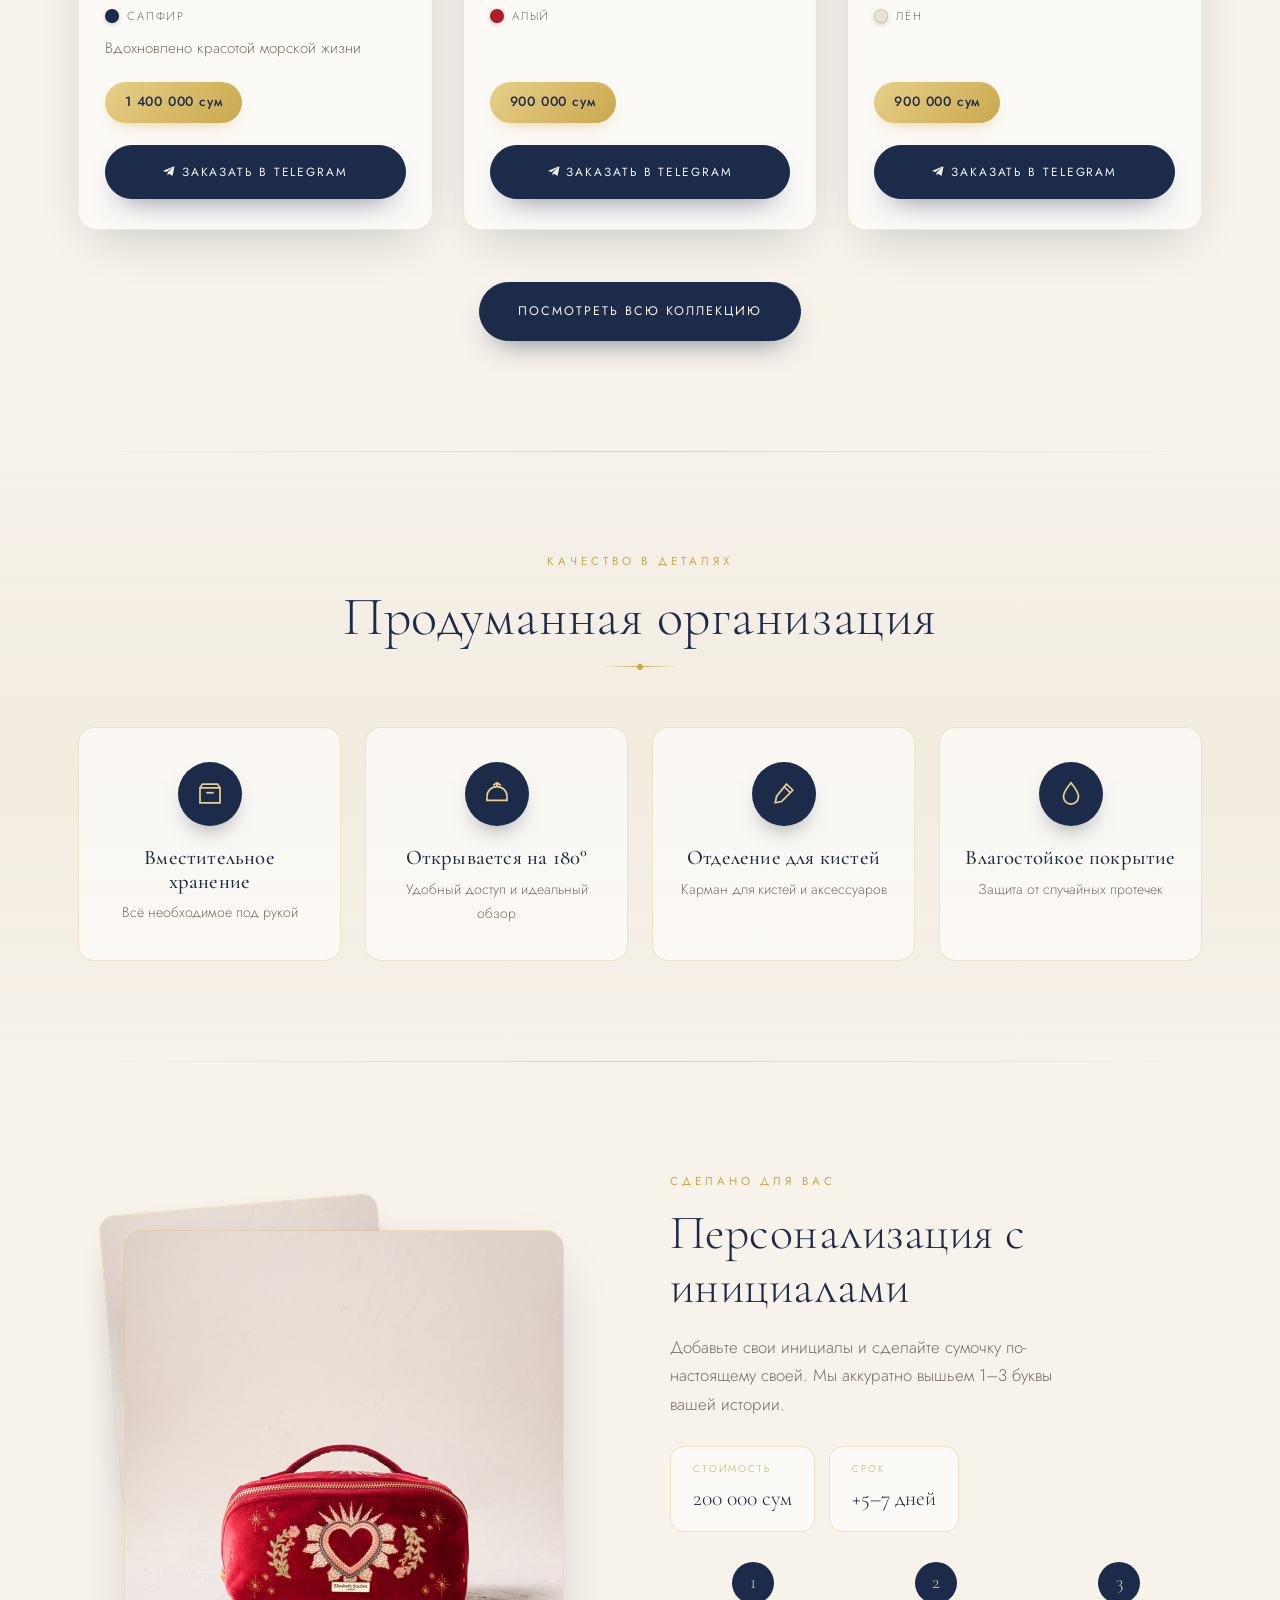
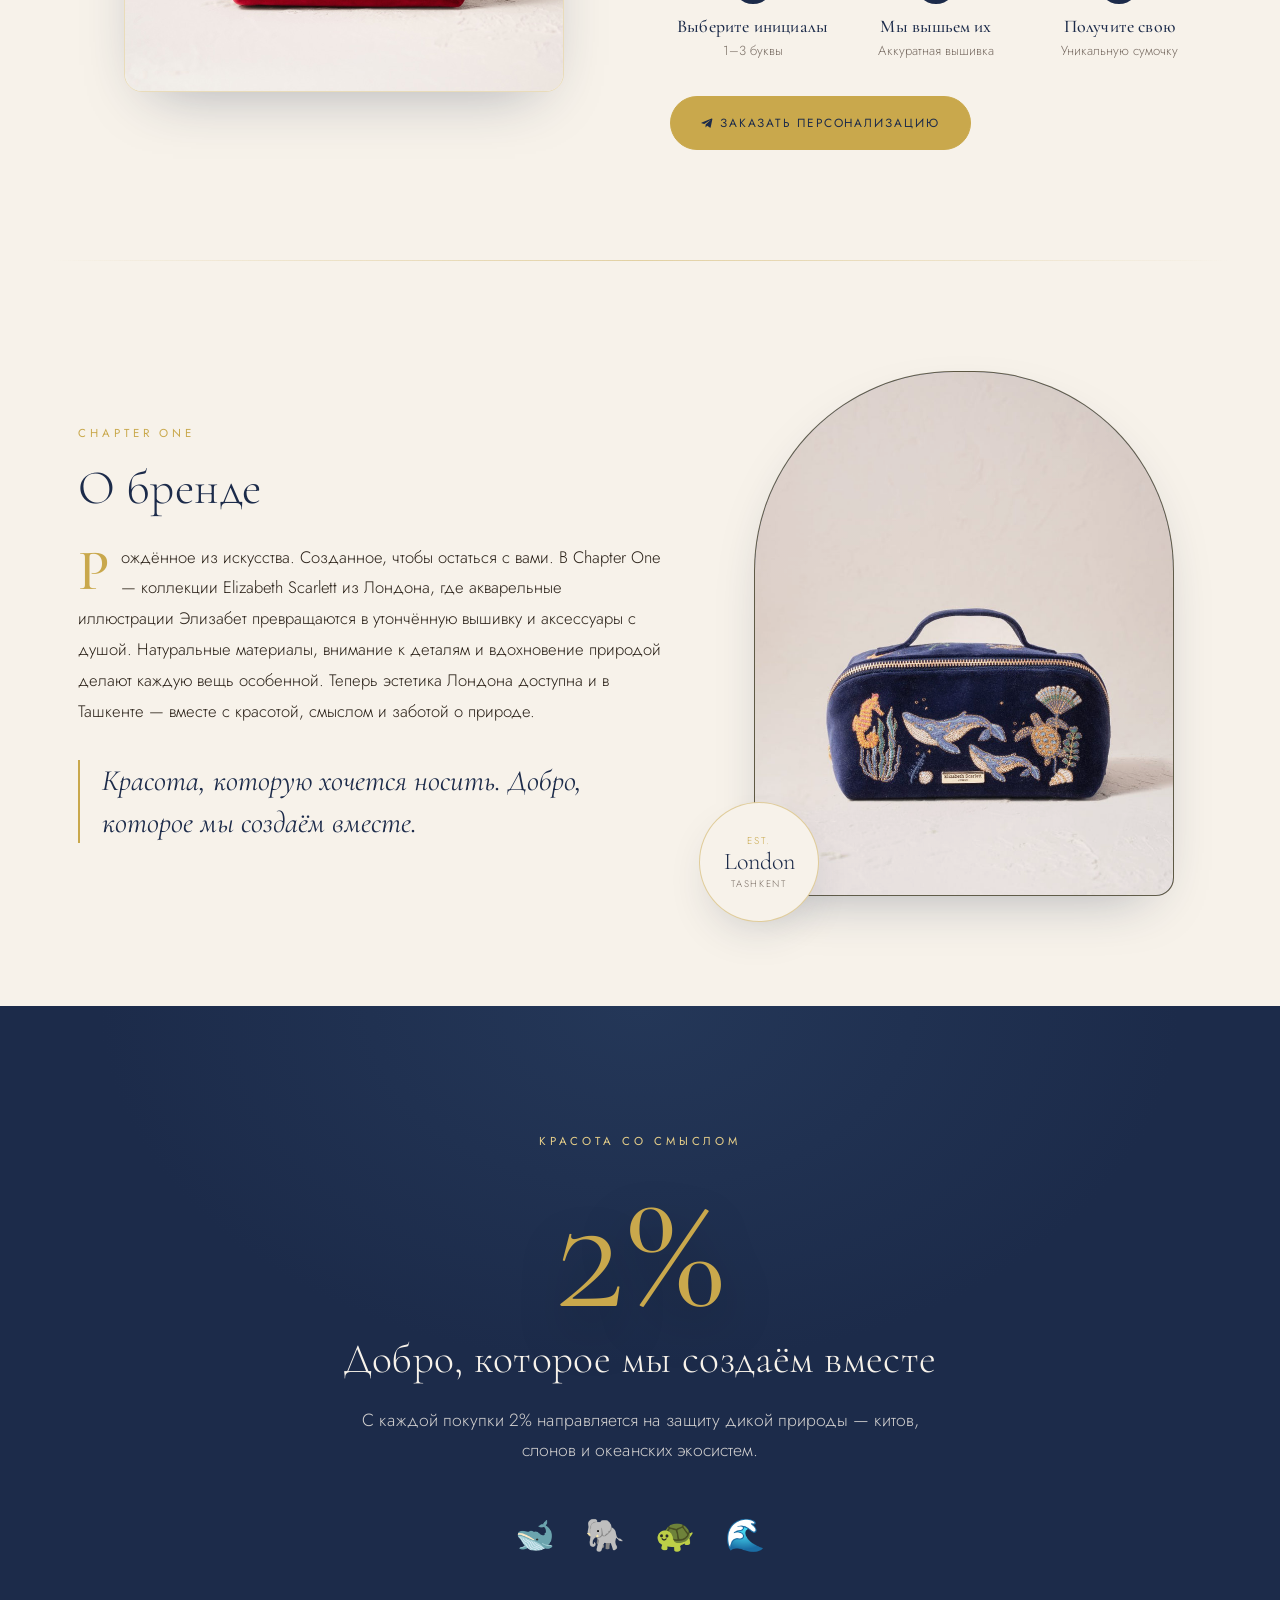
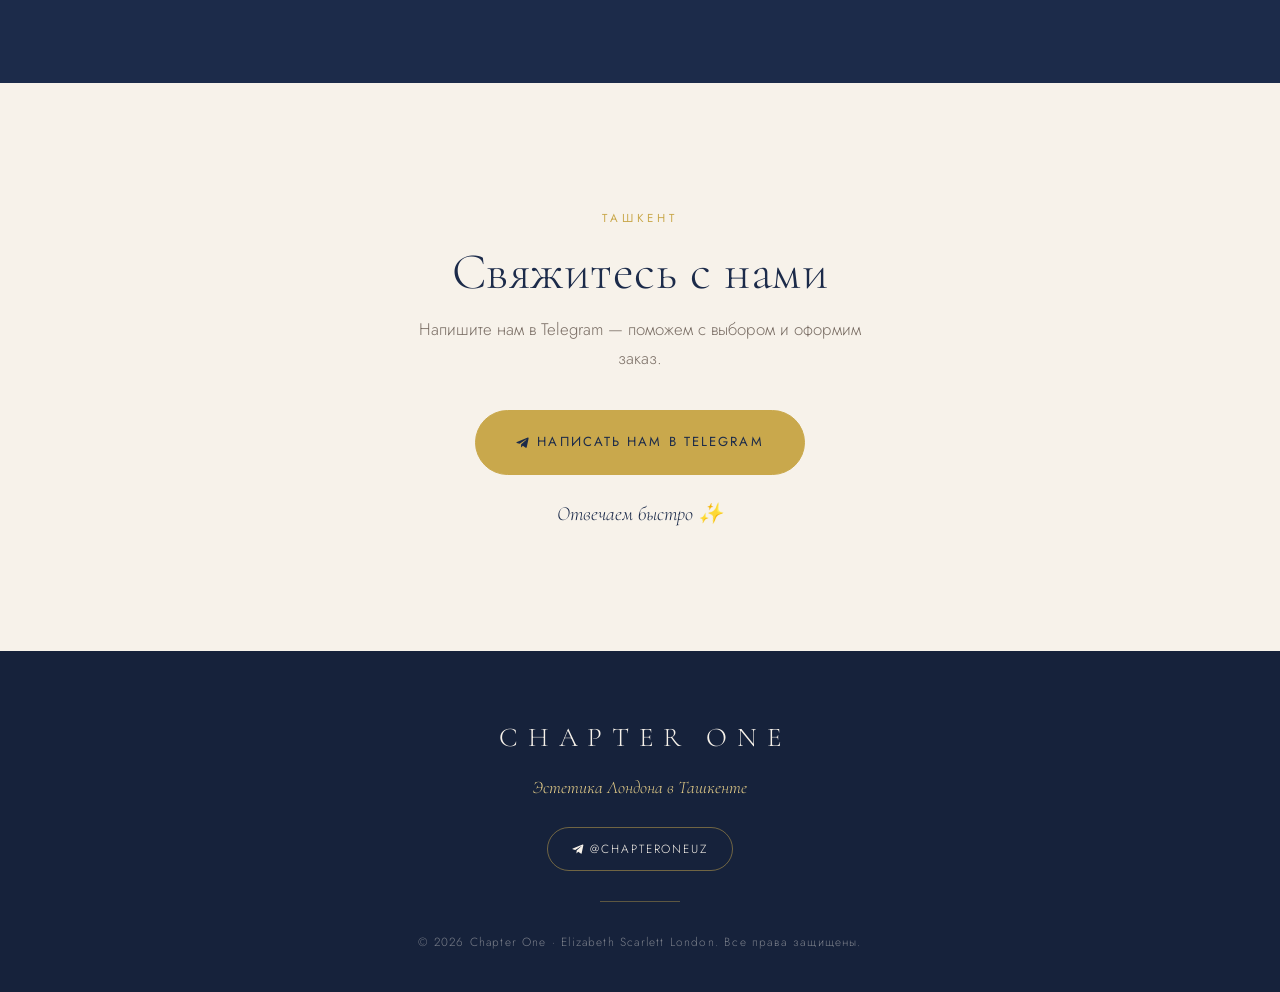
==== commit fe02de88: "Update product catalog and images" ====
--- a/index.html
+++ b/index.html
@@ -73,7 +73,7 @@
       <p class="hero-sub" data-i18n="hero.subtitle">Красота, которую хочется носить. Добро, которое мы создаём вместе.</p>
       <div class="hero-cta">
         <a href="collection.html" class="btn btn-primary" data-i18n="hero.cta1">Смотреть коллекцию</a>
-        <a href="https://t.me/mmrklvv" target="_blank" rel="noopener" class="btn btn-outline">
+        <a href="https://t.me/chapteroneuz" target="_blank" rel="noopener" class="btn btn-outline">
           <svg class="tg-ico" viewBox="0 0 24 24"><path d="M21.94 4.3 18.7 19.6c-.24 1.08-.88 1.34-1.78.84l-4.92-3.62-2.37 2.28c-.26.26-.48.48-.98.48l.35-4.98 9.06-8.18c.4-.35-.08-.55-.62-.2L6.27 13.5l-4.83-1.5c-1.05-.33-1.07-1.05.22-1.55L20.6 2.8c.87-.32 1.64.2 1.34 1.5Z"/></svg>
           <span data-i18n="hero.cta2">Заказать в Telegram</span>
         </a>
@@ -165,7 +165,7 @@
         <div class="pers-step"><div class="sn">2</div><h4 data-i18n="pers.s2.t">Мы вышьем их</h4><p data-i18n="pers.s2.d">Аккуратная вышивка</p></div>
         <div class="pers-step"><div class="sn">3</div><h4 data-i18n="pers.s3.t">Получите свою</h4><p data-i18n="pers.s3.d">Уникальную сумочку</p></div>
       </div>
-      <a href="https://t.me/mmrklvv" target="_blank" rel="noopener" class="btn btn-gold">
+      <a href="https://t.me/chapteroneuz" target="_blank" rel="noopener" class="btn btn-gold">
         <svg class="tg-ico" viewBox="0 0 24 24"><path d="M21.94 4.3 18.7 19.6c-.24 1.08-.88 1.34-1.78.84l-4.92-3.62-2.37 2.28c-.26.26-.48.48-.98.48l.35-4.98 9.06-8.18c.4-.35-.08-.55-.62-.2L6.27 13.5l-4.83-1.5c-1.05-.33-1.07-1.05.22-1.55L20.6 2.8c.87-.32 1.64.2 1.34 1.5Z"/></svg>
         <span data-i18n="pers.cta">Заказать персонализацию</span>
       </a>
@@ -214,7 +214,7 @@
     <span class="eyebrow" data-i18n="contact.eyebrow">Tashkent</span>
     <h2 data-i18n="contact.title" style="margin-top:14px">Свяжитесь с нами</h2>
     <p class="lead" data-i18n="contact.lead">Напишите нам в Telegram — поможем с выбором и оформим заказ.</p>
-    <a href="https://t.me/mmrklvv" target="_blank" rel="noopener" class="btn btn-gold">
+    <a href="https://t.me/chapteroneuz" target="_blank" rel="noopener" class="btn btn-gold">
       <svg class="tg-ico" viewBox="0 0 24 24"><path d="M21.94 4.3 18.7 19.6c-.24 1.08-.88 1.34-1.78.84l-4.92-3.62-2.37 2.28c-.26.26-.48.48-.98.48l.35-4.98 9.06-8.18c.4-.35-.08-.55-.62-.2L6.27 13.5l-4.83-1.5c-1.05-.33-1.07-1.05.22-1.55L20.6 2.8c.87-.32 1.64.2 1.34 1.5Z"/></svg>
       <span data-i18n="contact.button">Написать нам в Telegram</span>
     </a>
@@ -227,9 +227,9 @@
   <div class="wrap">
     <div class="fbrand">CHAPTER ONE</div>
     <div class="ftag" data-i18n="footer.tagline">Эстетика Лондона в Ташкенте</div>
-    <a href="https://t.me/mmrklvv" target="_blank" rel="noopener" class="footer-tg">
+    <a href="https://t.me/chapteroneuz" target="_blank" rel="noopener" class="footer-tg">
       <svg class="tg-ico" viewBox="0 0 24 24"><path d="M21.94 4.3 18.7 19.6c-.24 1.08-.88 1.34-1.78.84l-4.92-3.62-2.37 2.28c-.26.26-.48.48-.98.48l.35-4.98 9.06-8.18c.4-.35-.08-.55-.62-.2L6.27 13.5l-4.83-1.5c-1.05-.33-1.07-1.05.22-1.55L20.6 2.8c.87-.32 1.64.2 1.34 1.5Z"/></svg>
-      <span>@mmrklvv</span>
+      <span>@chapteroneuz</span>
     </a>
     <div class="footer-rule"></div>
     <div class="copy" data-i18n="footer.copyright">© 2026 Chapter One · Elizabeth Scarlett London. Все права защищены.</div>
--- a/styles.css
+++ b/styles.css
@@ -493,7 +493,8 @@
   opacity:0;animation:fadeUp .9s ease forwards;
 }
 .hero-logo{
-  width:92%;max-width:430px;border-radius:50%;
+  width:92%;max-width:430px;height:auto;aspect-ratio:1/1;object-fit:contain;
+  border-radius:50%;
   mix-blend-mode:multiply;animation:floaty 9s ease-in-out infinite;
 }
 
@@ -624,3 +625,25 @@
 .swatch.dimmed{opacity:.4}
 .card.hide{display:none}
 .empty-note{display:none;text-align:center;color:var(--text-muted);font-style:italic;font-family:var(--serif);font-size:1.3rem;padding:50px 0}
+
+/* ============ CATEGORY / TYPE CHIPS ============ */
+.filters-bar{padding:6px 0 0;position:relative;z-index:2}
+.chip-row{display:flex;flex-wrap:wrap;gap:10px;justify-content:center;margin-bottom:14px}
+.chip-row[hidden]{display:none}
+.chip{
+  font-family:var(--sans);font-size:.72rem;letter-spacing:.14em;text-transform:uppercase;
+  color:var(--navy);background:rgba(255,255,255,.55);
+  border:1px solid rgba(201,168,76,.45);border-radius:30px;padding:10px 22px;
+  cursor:pointer;transition:all .3s ease;
+}
+.chip:hover{border-color:var(--gold);transform:translateY(-2px)}
+.chip.active{background:var(--navy);color:var(--cream);border-color:var(--navy)}
+
+/* ============ CARD META (colour + type badge) ============ */
+.card-meta{display:flex;align-items:center;gap:10px;flex-wrap:wrap;margin-top:8px}
+.card-meta .card-color{margin-top:0}
+.card-type{
+  font-size:.6rem;letter-spacing:.16em;text-transform:uppercase;color:var(--gold);
+  border:1px solid rgba(201,168,76,.5);border-radius:20px;padding:3px 10px;white-space:nowrap;
+}
+.desc-spacer{flex:1;min-height:10px}
